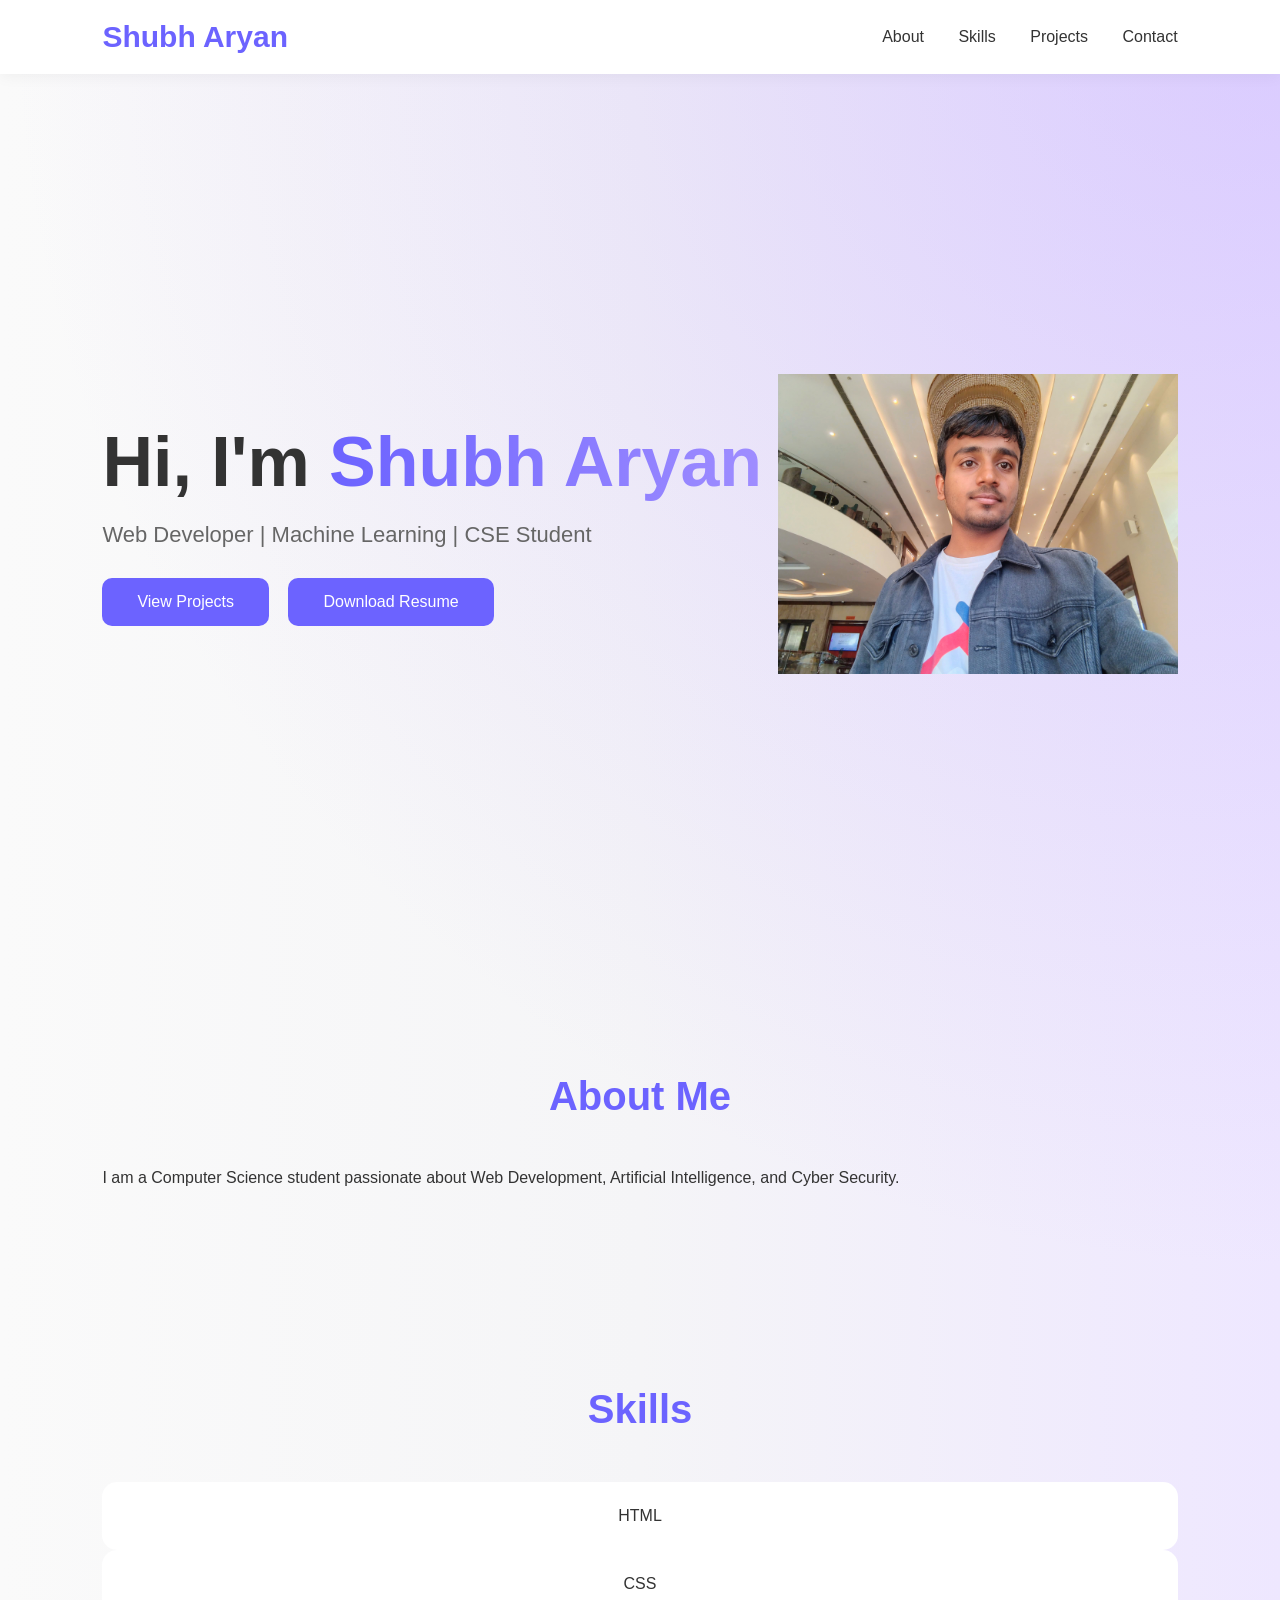
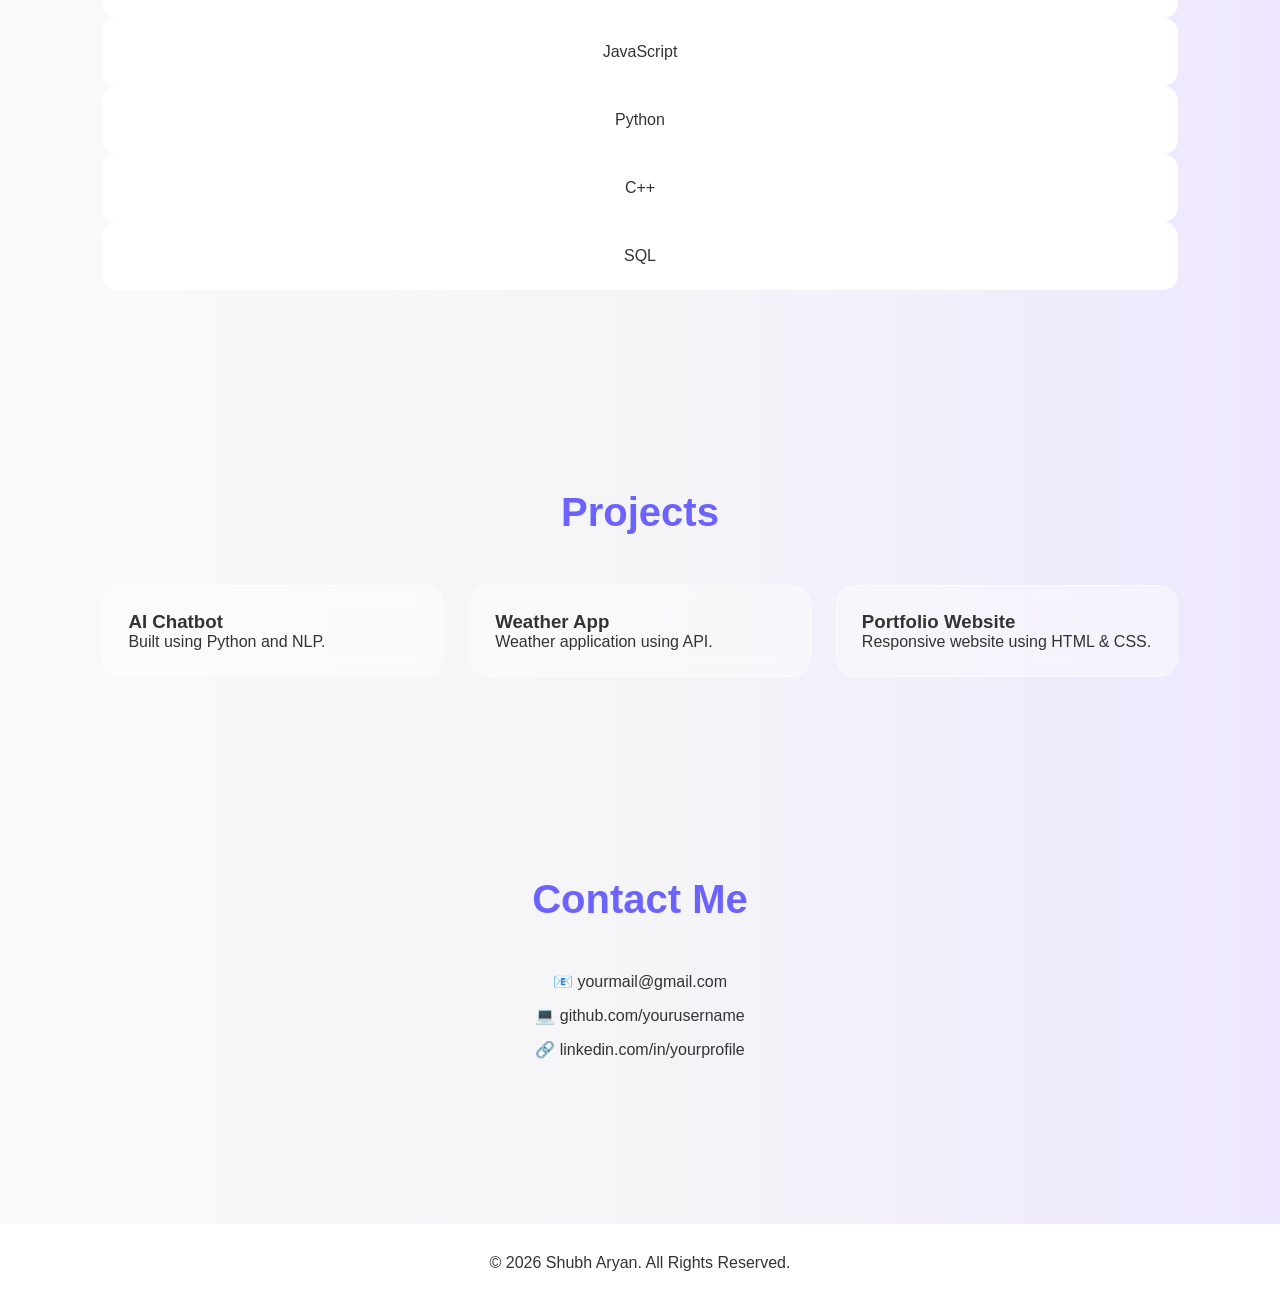
==== portfolio.html @ 2926b6cd "Initial commit" ====
<!DOCTYPE html>
<html lang="en">
<head>
    <meta charset="UTF-8">
    <meta name="viewport" content="width=device-width, initial-scale=1.0">
    <link rel="stylesheet" href="portfolio.css">
</head>
<body>
    <!DOCTYPE html>
<html lang="en">
<head>
<meta charset="UTF-8">
<meta name="viewport" content="width=device-width, initial-scale=1.0">
<title>Shubh Aryan Portfolio</title>

<!-- <link href="https://fonts.googleapis.com/css2?family=Poppins:wght@300;400;500;600;700&display=swap" rel="stylesheet"> -->
</head>

<body>

<header>

    <div class="logo">Shubh Aryan</div>

    <nav>
        <a href="#about">About</a>
        <a href="#skills">Skills</a>
        <a href="#projects">Projects</a>
        <a href="#contact">Contact</a>
    </nav>

</header>

<section class="hero">

    <div class="hero-text">

        <h1>
            Hi, I'm <span>Shubh Aryan</span>
        </h1>

        <p>
            Web Developer | Machine Learning | CSE Student
        </p>

        <a href="#projects" class="btn">
            View Projects
        </a>

        <a href="#" class="btn">
            Download Resume
        </a>

    </div>

    <img src="Shubh.jpg"
         alt="Profile"
         class="profile-img">

</section>

<section id="about">

    <h2>About Me</h2>

    <div class="about">

        <p>
            I am a Computer Science student passionate about
            Web Development, Artificial Intelligence,
            and Cyber Security.
        </p>

    </div>

</section>

<section id="skills">

    <h2>Skills</h2>

    <div class="skills-container">

        <div class="skill">HTML</div>
        <div class="skill">CSS</div>
        <div class="skill">JavaScript</div>
        <div class="skill">Python</div>
        <div class="skill">C++</div>
        <div class="skill">SQL</div>

    </div>

</section>

<section id="projects">

    <h2>Projects</h2>

    <div class="project-container">

        <div class="project">
            <h3>AI Chatbot</h3>
            <p>Built using Python and NLP.</p>
        </div>

        <div class="project">
            <h3>Weather App</h3>
            <p>Weather application using API.</p>
        </div>

        <div class="project">
            <h3>Portfolio Website</h3>
            <p>Responsive website using HTML & CSS.</p>
        </div>

    </div>

</section>

<section id="contact">

    <h2>Contact Me</h2>

    <div class="contact">

        <p>📧 yourmail@gmail.com</p>
        <p>💻 github.com/yourusername</p>
        <p>🔗 linkedin.com/in/yourprofile</p>

    </div>

</section>

<footer>

    <p>
        © 2026 Shubh Aryan. All Rights Reserved.
    </p>

</footer>

</body>
</html>
---- portfolio.css ----
/* =========================
   GLOBAL STYLES
========================= */

*{
    margin:0;
    padding:0;
    box-sizing:border-box;
    font-family:'Poppins',sans-serif;
}

html{
    scroll-behavior:smooth;
}

body{

    background:
    radial-gradient(
        circle at top right,
        rgba(180,150,255,0.35),
        transparent 40%
    ),

    linear-gradient(
        90deg,
        #fafafa,
        #f5f5f7,
        #eee7ff
    );

    overflow-x:hidden;
    color:#333;
}

/* =========================
   NAVBAR
========================= */

header{
    width:100%;
    padding:20px 8%;
    display:flex;
    justify-content:space-between;
    align-items:center;
    background:white;
    box-shadow:0 2px 15px rgba(0,0,0,0.05);

    position:sticky;
    top:0;
    z-index:1000;
}

.logo{
    font-size:30px;
    font-weight:700;
    color:#6c63ff;
}

nav a{
    text-decoration:none;
    margin-left:30px;
    color:#333;
    font-weight:500;
    position:relative;
}

/* Navbar Hover Underline */

nav a::after{

    content:'';
    position:absolute;

    width:0;
    height:2px;

    left:0;
    bottom:-5px;

    background:#6c63ff;
    transition:.4s;
}

nav a:hover::after{
    width:100%;
}

/* =========================
   HERO SECTION
========================= */

.hero{

    min-height:100vh;
    
    display:flex;
    align-items:center;
    justify-content:space-between;

    padding:0 8%;
}

/* Text Animation */

.hero-text{
    animation:slideLeft 1.2s ease;
}

.hero-text h1{
    font-size:70px;
    margin-bottom:20px;
}

.hero-text span{

    background:linear-gradient(
        90deg,
        #6c63ff,
        #9f8dff
    );

    background-clip:text;
    -webkit-background-clip:text;
    -webkit-text-fill-color:transparent;
}

.hero-text p{
    font-size:22px;
    margin-bottom:30px;
    color:#666;
}

/* =========================
   BUTTONS
========================= */

.btn{

    display:inline-block;

    padding:15px 35px;

    background:#6c63ff;
    color:white;

    border-radius:10px;
    text-decoration:none;

    margin-right:15px;

    transition:.3s;
}

.btn:hover{

    transform:translateY(-6px);

    box-shadow:
    0 10px 25px
    rgba(108,99,255,.3);
}

/* =========================
   PROFILE IMAGE
========================= */

.profile-img{

    width:400px;
    animation:
    float 4s ease-in-out infinite;
    position: sticky;
}

/* =========================
   SECTION STYLE
========================= */

section{

    padding:100px 8%;

    animation:
    fadeUp 1s ease;
}

section h2{

    text-align:center;

    margin-bottom:50px;

    color:#6c63ff;

    font-size:40px;
}

/* =========================
   SKILLS
========================= */

.skills-container{

    display:g rid;

    grid-template-columns:
    repeat(auto-fit,minmax(180px,1fr));

    gap:20px;
}

.skill{

    background:white;

    padding:25px;

    text-align:center;

    border-radius:15px;

    transition:.4s;
}

.skill:hover{

    transform:translateY(-10px);

    box-shadow:
    0 15px 30px rgba(0,0,0,.08);
}

/* =========================
   PROJECTS
========================= */

.project-container{

    display:grid;

    grid-template-columns:
    repeat(auto-fit,minmax(280px,1fr));

    gap:25px;
}

.project{

    background:
    rgba(255,255,255,.4);

    backdrop-filter:
    blur(10px);

    border:
    1px solid
    rgba(255,255,255,.5);

    border-radius:20px;

    padding:25px;

    transition:.4s;
}

.project:hover{

    transform:translateY(-10px);

    box-shadow:
    0 15px 35px
    rgba(0,0,0,.1);
}

/* =========================
   CONTACT
========================= */

.contact{

    text-align:center;
}

.contact p{

    margin:15px 0;
}

/* =========================
   FOOTER
========================= */

footer{

    text-align:center;

    padding:30px;

    background:white;

    margin-top:50px;
}

/* =========================
   ANIMATIONS
========================= */

@keyframes slideLeft{

    from{

        opacity:0;
        transform:translateX(-100px);
    }

    to{

        opacity:1;
        transform:translateX(0);
    }
}

@keyframes fadeUp{

    from{

        opacity:0;
        transform:translateY(50px);
    }

    to{

        opacity:1;
        transform:translateY(0);
    }
}

@keyframes float{

    0%{
        transform:translateY(0);
    }

    50%{
        transform:translateY(-15px);
    }

    100%{
        transform:translateY(0);
    }
}

/* =========================
   RESPONSIVE
========================= */

@media(max-width:900px){

    .hero{

        flex-direction:column;
        text-align:center;
        justify-content:center;
        gap:40px;
    }

    .hero-text h1{
        font-size:50px;
    }

    .profile-img{
        width:280px;
    }

    nav{
        display:none;
    }
}
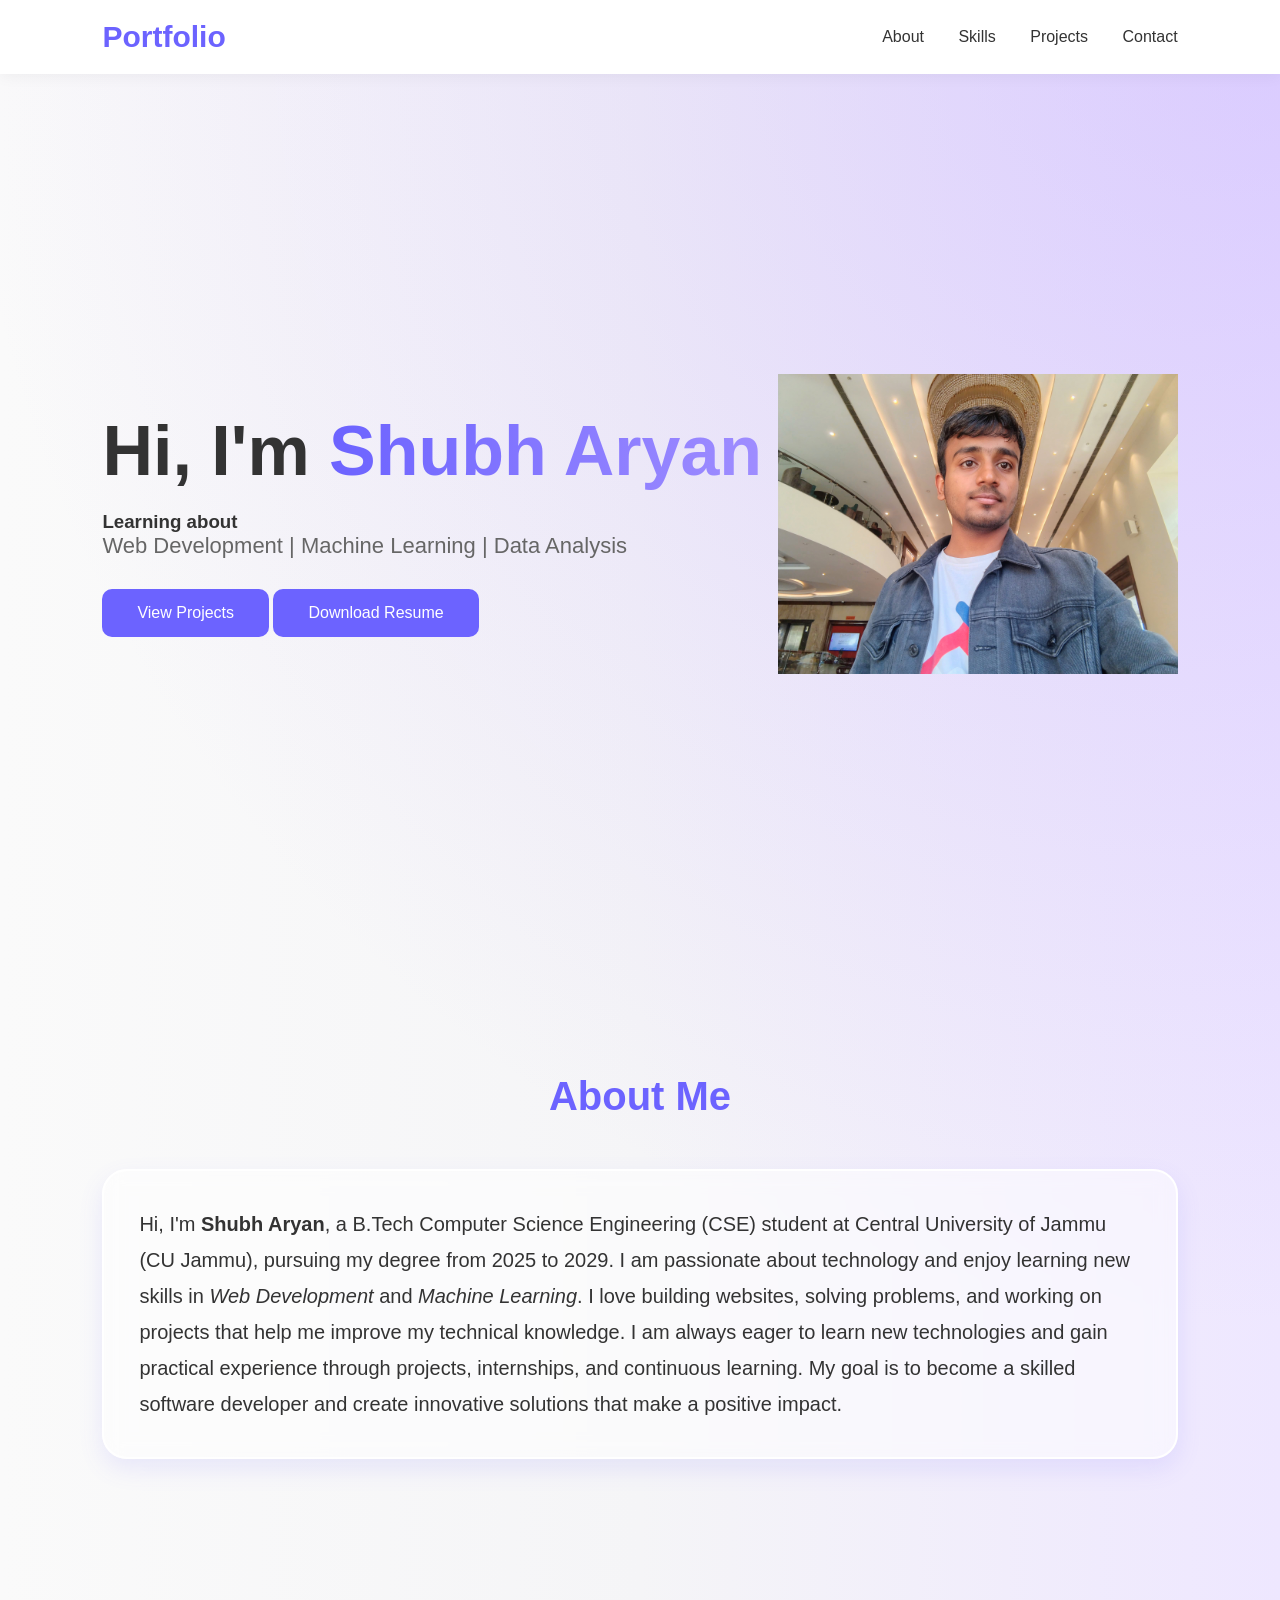
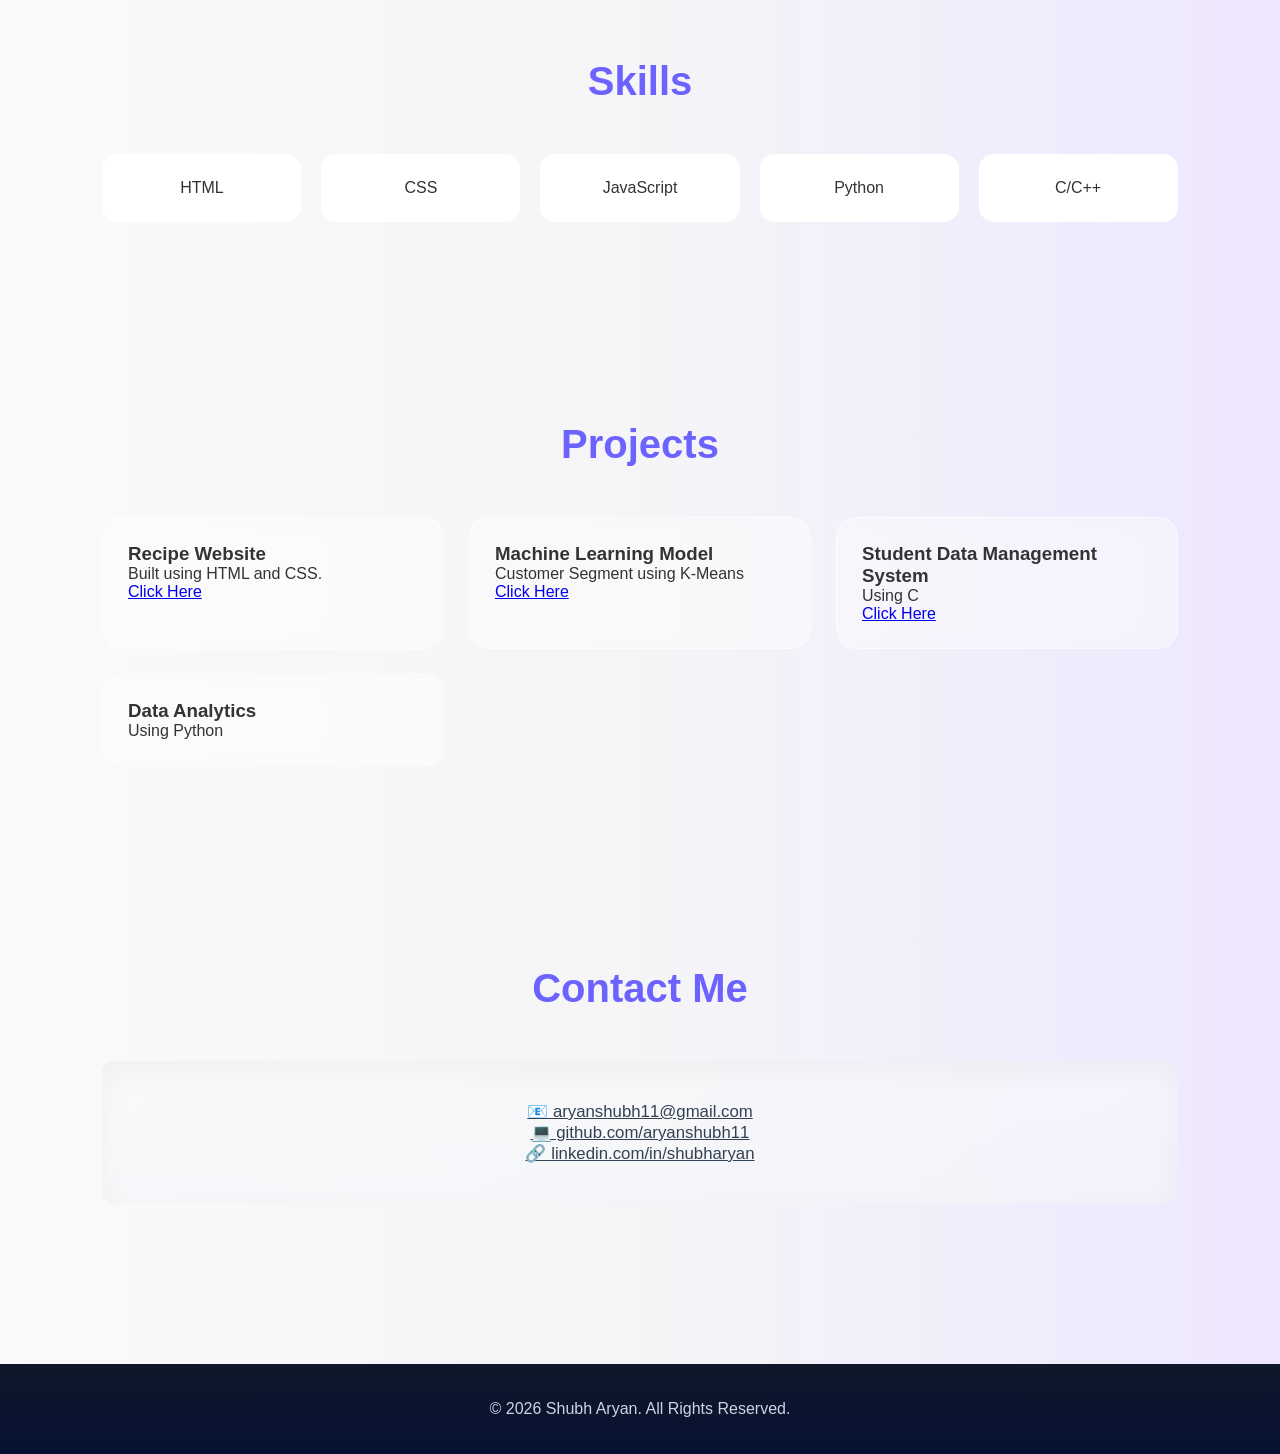
==== commit 56c3cac0: "commit changes" ====
--- a/portfolio.html
+++ b/portfolio.html
@@ -20,7 +20,7 @@
 
 <header>
 
-    <div class="logo">Shubh Aryan</div>
+    <div class="logo">Portfolio</div>
 
     <nav>
         <a href="#about">About</a>
@@ -39,15 +39,17 @@
             Hi, I'm <span>Shubh Aryan</span>
         </h1>
 
-        <p>
-            Web Developer | Machine Learning | CSE Student
+        <h3>Learning about</h3>
+
+        <p> 
+            Web Development | Machine Learning | Data Analysis
         </p>
 
         <a href="#projects" class="btn">
             View Projects
         </a>
 
-        <a href="#" class="btn">
+        <a href="resume.pdf" class="btn">
             Download Resume
         </a>
 
@@ -65,10 +67,10 @@
 
     <div class="about">
 
-        <p>
-            I am a Computer Science student passionate about
-            Web Development, Artificial Intelligence,
-            and Cyber Security.
+       <p>
+            Hi, I'm <strong>Shubh Aryan</strong>, a B.Tech Computer Science Engineering (CSE) student at Central University of Jammu (CU Jammu), pursuing my degree from 2025 to 2029. I am passionate about technology and enjoy learning new skills in <i>Web Development</i> and <i>Machine Learning</i>.
+            I love building websites, solving problems, and working on projects that help me improve my technical knowledge. I am always eager to learn new technologies and gain practical experience through projects, internships, and continuous learning.
+            My goal is to become a skilled software developer and create innovative solutions that make a positive impact.
         </p>
 
     </div>
@@ -85,9 +87,7 @@
         <div class="skill">CSS</div>
         <div class="skill">JavaScript</div>
         <div class="skill">Python</div>
-        <div class="skill">C++</div>
-        <div class="skill">SQL</div>
-
+        <div class="skill">C/C++</div>
     </div>
 
 </section>
@@ -99,18 +99,26 @@
     <div class="project-container">
 
         <div class="project">
-            <h3>AI Chatbot</h3>
-            <p>Built using Python and NLP.</p>
+            <h3>Recipe Website</h3>
+            <p>Built using HTML and CSS.</p>
+            <a href="https://github.com/aryanshubh11/Recepie-Website">Click Here</a>
         </div>
 
         <div class="project">
-            <h3>Weather App</h3>
-            <p>Weather application using API.</p>
+            <h3>Machine Learning Model</h3>
+            <p>Customer Segment using K-Means</p>
+            <a href="https://github.com/aryanshubh11/Customer-Segmentation">Click Here</a>
         </div>
 
         <div class="project">
-            <h3>Portfolio Website</h3>
-            <p>Responsive website using HTML & CSS.</p>
+            <h3>Student Data Management System</h3>
+            <p>Using C</p>
+            <a href=https://github.com/aryanshubh11/Student-Data-Management-System>Click Here</a>
+        </div>
+
+        <div class="project">
+            <h3>Data Analytics</h3>
+            <p>Using Python</p>
         </div>
 
     </div>
@@ -123,9 +131,9 @@
 
     <div class="contact">
 
-        <p>📧 yourmail@gmail.com</p>
-        <p>💻 github.com/yourusername</p>
-        <p>🔗 linkedin.com/in/yourprofile</p>
+        <p><a href="mailto:aryanshubh11@gmail.com" aria-label="Email Shubh Aryan">📧 aryanshubh11@gmail.com</a></p>
+        <p><a href="https://github.com/aryanshubh11" target="_blank" rel="noopener noreferrer" aria-label="Shubh Aryan on GitHub">💻 github.com/aryanshubh11</a></p>
+        <p><a href="https://www.linkedin.com/in/shubharyan" target="_blank" rel="noopener noreferrer" aria-label="Shubh Aryan on LinkedIn">🔗 linkedin.com/in/shubharyan</a></p>
 
     </div>
 
--- a/portfolio.css
+++ b/portfolio.css
@@ -1,6 +1,4 @@
-/* =========================
-   GLOBAL STYLES
-========================= */
+/* ===== GLOBAL ===== */
 
 *{
     margin:0;
@@ -14,14 +12,12 @@
 }
 
 body{
-
     background:
     radial-gradient(
         circle at top right,
         rgba(180,150,255,0.35),
         transparent 40%
     ),
-
     linear-gradient(
         90deg,
         #fafafa,
@@ -29,26 +25,25 @@
         #eee7ff
     );
 
+    color:#333;
     overflow-x:hidden;
-    color:#333;
-}
-
-/* =========================
-   NAVBAR
-========================= */
+}
+
+/* ===== NAVBAR ===== */
 
 header{
-    width:100%;
-    padding:20px 8%;
+    position:sticky;
+    top:0;
+    z-index:1000;
+
     display:flex;
     justify-content:space-between;
     align-items:center;
-    background:white;
-    box-shadow:0 2px 15px rgba(0,0,0,0.05);
-
-    position:sticky;
-    top:0;
-    z-index:1000;
+
+    padding:20px 8%;
+
+    background:#fff;
+    box-shadow:0 2px 15px rgba(0,0,0,.05);
 }
 
 .logo{
@@ -59,25 +54,19 @@
 
 nav a{
     text-decoration:none;
+    color:#333;
     margin-left:30px;
-    color:#333;
     font-weight:500;
     position:relative;
 }
 
-/* Navbar Hover Underline */
-
 nav a::after{
-
     content:'';
     position:absolute;
-
+    left:0;
+    bottom:-5px;
     width:0;
     height:2px;
-
-    left:0;
-    bottom:-5px;
-
     background:#6c63ff;
     transition:.4s;
 }
@@ -86,25 +75,18 @@
     width:100%;
 }
 
-/* =========================
-   HERO SECTION
-========================= */
+/* ===== HERO ===== */
 
 .hero{
-
     min-height:100vh;
-    
     display:flex;
+    justify-content:space-between;
     align-items:center;
-    justify-content:space-between;
-
     padding:0 8%;
 }
 
-/* Text Animation */
-
 .hero-text{
-    animation:slideLeft 1.2s ease;
+    animation:slideLeft 1s ease;
 }
 
 .hero-text h1{
@@ -113,96 +95,106 @@
 }
 
 .hero-text span{
-
     background:linear-gradient(
         90deg,
         #6c63ff,
         #9f8dff
-    );
-
+    ); 
     background-clip:text;
-    -webkit-background-clip:text;
     -webkit-text-fill-color:transparent;
 }
 
 .hero-text p{
     font-size:22px;
+    color:#666;
     margin-bottom:30px;
-    color:#666;
-}
-
-/* =========================
-   BUTTONS
-========================= */
+}
+
+/* ===== BUTTONS ===== */
 
 .btn{
-
     display:inline-block;
-
     padding:15px 35px;
+    border-radius:10px;
+
+    text-decoration:none;
+    color:#fff;
 
     background:#6c63ff;
-    color:white;
-
-    border-radius:10px;
-    text-decoration:none;
-
-    margin-right:15px;
 
     transition:.3s;
 }
 
 .btn:hover{
-
-    transform:translateY(-6px);
+    transform:translateY(-5px);
+    box-shadow:0 10px 25px rgba(108,99,255,.3);
+}
+
+/* ===== PROFILE IMAGE ===== */
+
+.profile-img{
+    width:400px;
+    animation:float 4s ease-in-out infinite;
+}
+
+/* ===== SECTION ===== */
+
+section{
+    padding:100px 8%;
+}
+
+section h2{
+    text-align:center;
+    font-size:40px;
+    color:#6c63ff;
+    margin-bottom:50px;
+}
+
+/* ===== ABOUT ===== */
+
+.about{
+    max-width:1400px;
+
+    margin:0 auto;
+
+    padding:35px;
+
+    border:2px solid #fff;
+    border-radius:25px;
+
+    background:rgba(255,255,255,0.5);
+
+    backdrop-filter:blur(10px);
 
     box-shadow:
-    0 10px 25px
-    rgba(108,99,255,.3);
-}
-
-/* =========================
-   PROFILE IMAGE
-========================= */
-
-.profile-img{
-
-    width:400px;
-    animation:
-    float 4s ease-in-out infinite;
-    position: sticky;
-}
-
-/* =========================
-   SECTION STYLE
-========================= */
-
-section{
-
-    padding:100px 8%;
-
-    animation:
-    fadeUp 1s ease;
-}
-
-section h2{
-
-    text-align:center;
-
-    margin-bottom:50px;
-
-    color:#6c63ff;
-
-    font-size:40px;
-}
-
-/* =========================
-   SKILLS
-========================= */
+    0 10px 25px rgba(108,99,255,0.12);
+
+    transition:0.4s;
+}
+
+.about:hover{
+
+    transform:translateY(-5px);
+
+    box-shadow:
+    0 15px 35px rgba(108,99,255,0.20);
+
+    border-color:rgba(108,99,255,0.20);
+}
+
+.about p{
+
+    font-size:20px;
+
+    line-height:1.8;
+
+    color:#333;
+}
+
+/* ===== SKILLS ===== */
 
 .skills-container{
-
-    display:g rid;
+    display:grid;
 
     grid-template-columns:
     repeat(auto-fit,minmax(180px,1fr));
@@ -211,32 +203,25 @@
 }
 
 .skill{
-
-    background:white;
+    background:#fff;
 
     padding:25px;
 
+    border-radius:15px;
+
     text-align:center;
 
-    border-radius:15px;
-
     transition:.4s;
 }
 
 .skill:hover{
-
     transform:translateY(-10px);
-
-    box-shadow:
-    0 15px 30px rgba(0,0,0,.08);
-}
-
-/* =========================
-   PROJECTS
-========================= */
+    box-shadow:0 15px 30px rgba(108,99,255,0.20);
+}
+
+/* ===== PROJECTS ===== */
 
 .project-container{
-
     display:grid;
 
     grid-template-columns:
@@ -246,122 +231,98 @@
 }
 
 .project{
-
-    background:
-    rgba(255,255,255,.4);
-
-    backdrop-filter:
-    blur(10px);
-
-    border:
-    1px solid
-    rgba(255,255,255,.5);
+    padding:25px;
 
     border-radius:20px;
 
-    padding:25px;
+    background:rgba(255,255,255,.4);
+
+    backdrop-filter:blur(10px);
+
+    border:1px solid rgba(255,255,255,.5);
 
     transition:.4s;
 }
 
+.project{
+    transition:transform .45s cubic-bezier(.2,.9,.2,1), box-shadow .45s ease, filter .45s ease;
+    will-change:transform, box-shadow;
+}
+
 .project:hover{
-
-    transform:translateY(-10px);
-
-    box-shadow:
-    0 15px 35px
-    rgba(0,0,0,.1);
-}
-
-/* =========================
-   CONTACT
-========================= */
+    transform:translateY(-12px) rotateZ(-0.5deg);
+    filter:brightness(1.03) saturate(1.05);
+    box-shadow: 0 35px 70px rgba(108,99,255,0.20);
+}
+
+/* ===== CONTACT ===== */
 
 .contact{
-
     text-align:center;
-}
-
-.contact p{
-
-    margin:15px 0;
-}
-
-/* =========================
-   FOOTER
-========================= */
+    padding:40px 20px;
+    background: linear-gradient(180deg, rgba(250,250,252,0.6), rgba(245,247,250,0.6));
+    border-radius:12px;
+    box-shadow: 0 10px 30px rgba(10,20,35,0.04) inset;
+}
+
+.contact a{
+    margin:10px 0;
+    color:#334155;
+    font-size:1.05rem;
+}
+
+.contact .contact-btn{
+    display:inline-block;
+    margin-top:14px;
+    padding:10px 20px;
+    background:linear-gradient(90deg,#4f46e5,#06b6d4);
+    color:#fff;
+    border-radius:10px;
+    box-shadow: 0 8px 20px rgba(79,70,229,0.18);
+    text-decoration:none;
+    transition:transform .25s ease, box-shadow .25s ease;
+}
+
+.contact .contact-btn:hover{transform:translateY(-4px);box-shadow:0 18px 40px rgba(79,70,229,0.16)}
+
+/* ===== FOOTER ===== */
 
 footer{
-
     text-align:center;
-
-    padding:30px;
-
-    background:white;
-
-    margin-top:50px;
-}
-
-/* =========================
-   ANIMATIONS
-========================= */
+    padding:36px 18px;
+    background:linear-gradient(180deg,#0f172a,#071133);
+    color:#cbd5e1;
+    margin-top:60px;
+}
+
+footer a{color:#93c5fd;text-decoration:none}
+footer small{display:block;opacity:.75;margin-top:6px}
+
+/* ===== ANIMATIONS ===== */
 
 @keyframes slideLeft{
-
-    from{
-
-        opacity:0;
-        transform:translateX(-100px);
-    }
-
-    to{
-
-        opacity:1;
-        transform:translateX(0);
-    }
-}
-
-@keyframes fadeUp{
-
-    from{
-
-        opacity:0;
-        transform:translateY(50px);
-    }
-
-    to{
-
-        opacity:1;
-        transform:translateY(0);
-    }
+    from{opacity:0;transform:translateX(-100px);filter:blur(6px);} 
+    to{opacity:1;transform:translateX(0);filter:blur(0);} 
 }
 
 @keyframes float{
-
-    0%{
-        transform:translateY(0);
-    }
-
-    50%{
-        transform:translateY(-15px);
-    }
-
-    100%{
-        transform:translateY(0);
-    }
-}
-
-/* =========================
-   RESPONSIVE
-========================= */
+    0%{transform:translateY(0)}
+    50%{transform:translateY(-12px)}
+    100%{transform:translateY(0)}
+}
+
+/* subtle entrance for sections */
+.section-animate{opacity:0;transform:translateY(18px);transition:all .7s cubic-bezier(.2,.9,.2,1)}
+.section-animate.visible{opacity:1;transform:translateY(0)}
+
+/* ===== RESPONSIVE ===== */
 
 @media(max-width:900px){
 
     .hero{
-
         flex-direction:column;
+        justify-content:center;
         text-align:center;
-        justify-content:center;
         gap:40px;
     }
 
@@ -376,4 +337,11 @@
     nav{
         display:none;
     }
+
+    .about-box{
+        padding:25px;
+    }
+
+    .contact{padding:28px 16px}
+    footer{padding:28px 12px}
 }
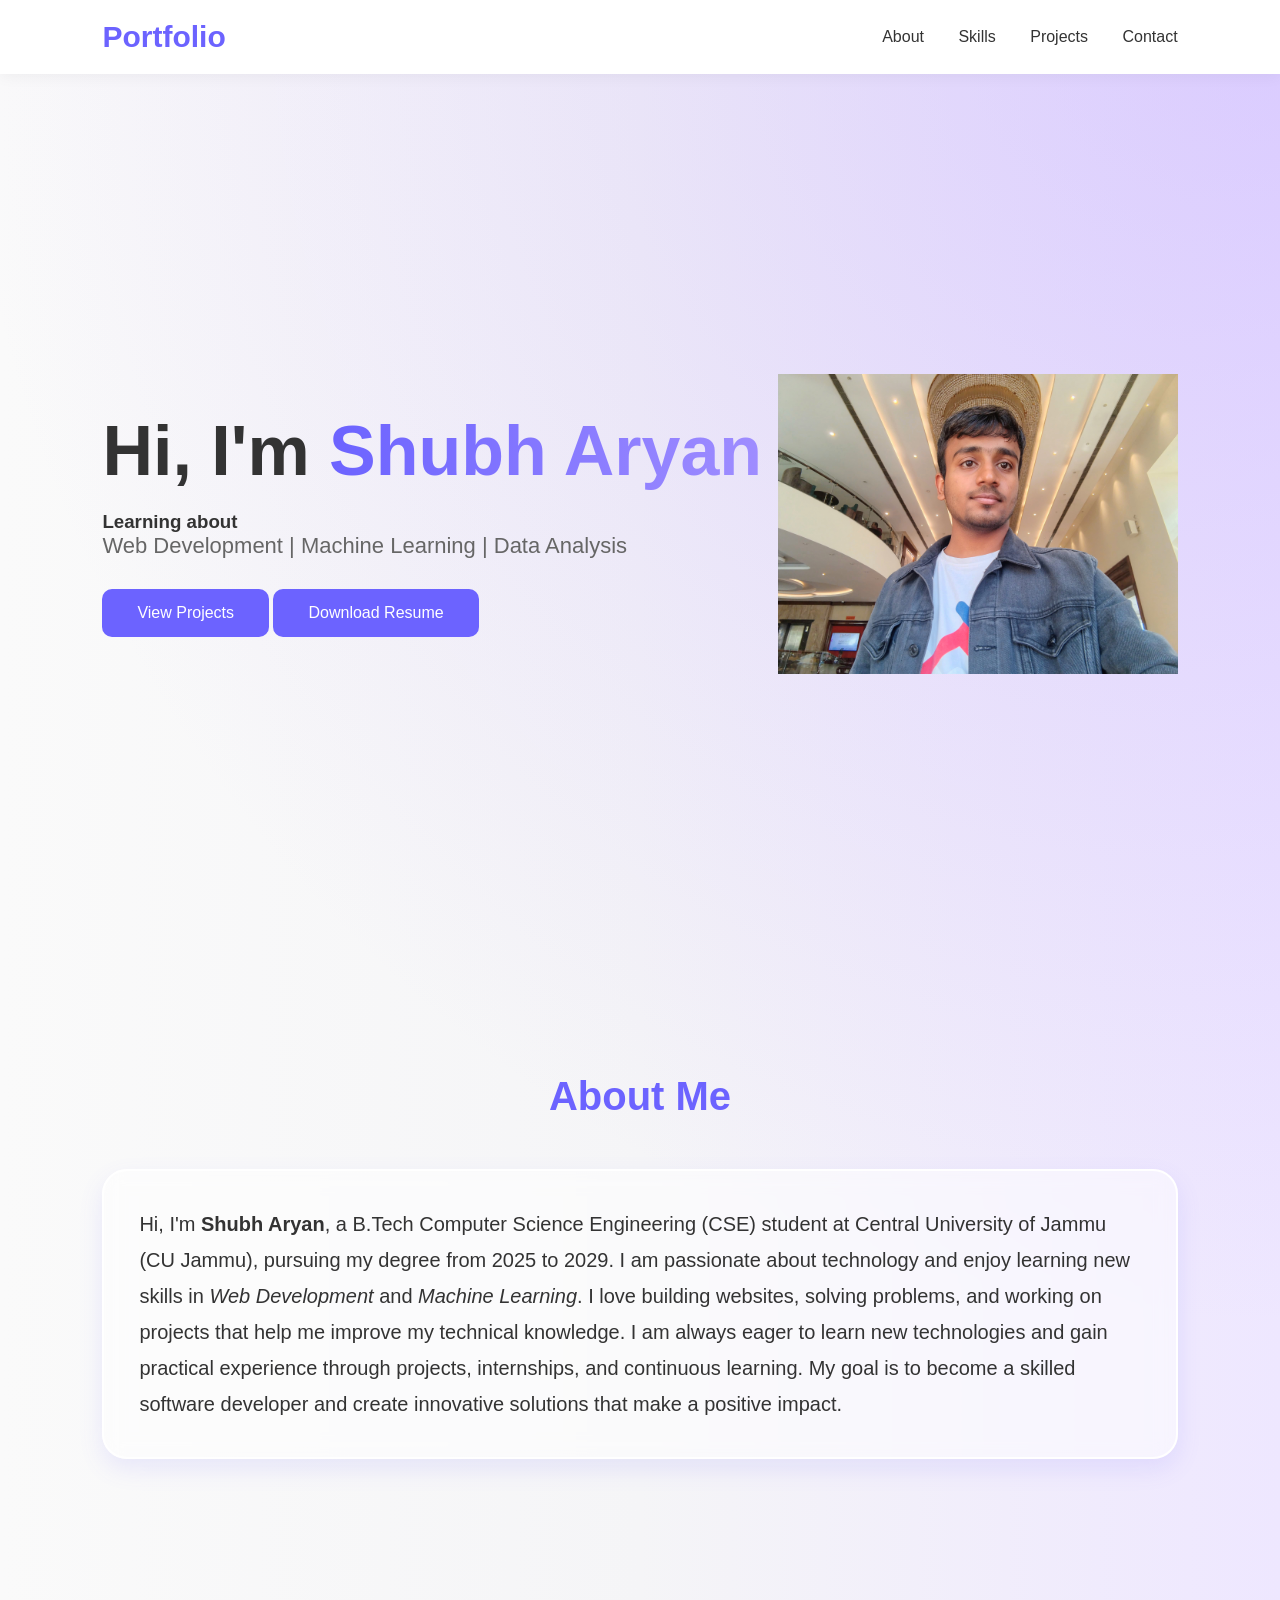
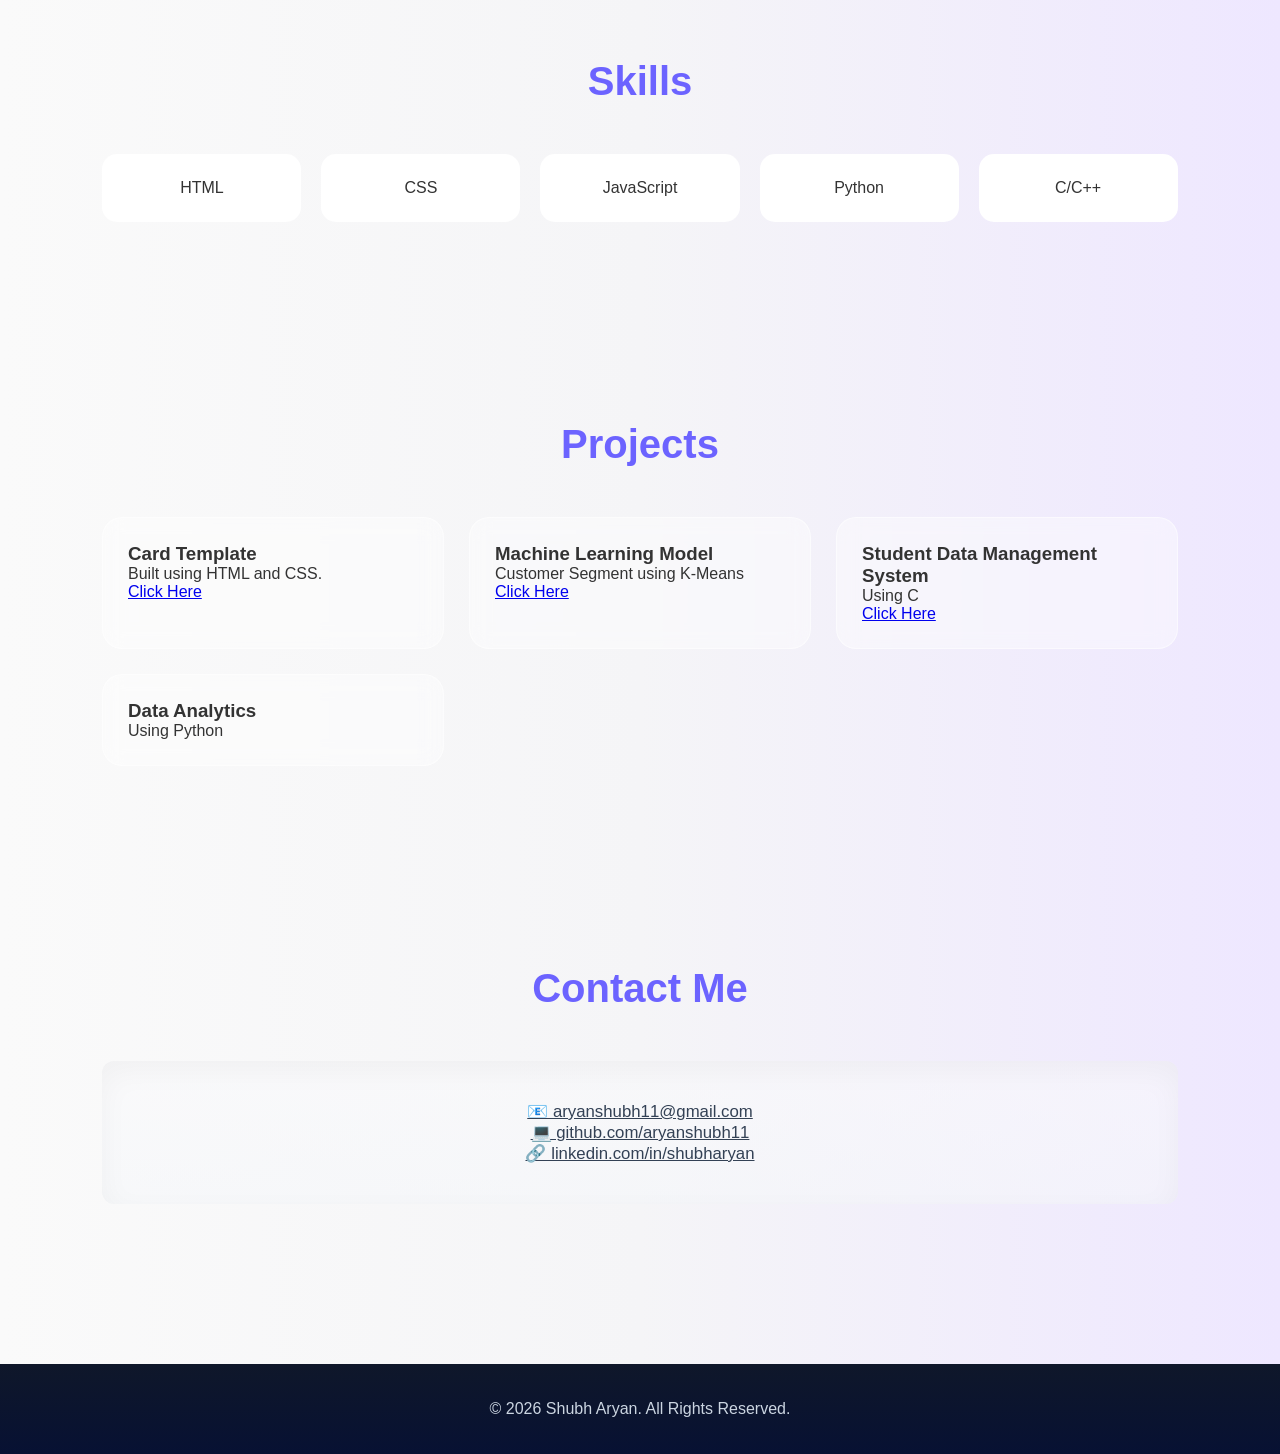
==== commit 109a6416: "Remove link underlines; rename project Update portfolio entry and link styling: rename the project f" ====
--- a/portfolio.html
+++ b/portfolio.html
@@ -99,9 +99,9 @@
     <div class="project-container">
 
         <div class="project">
-            <h3>Recipe Website</h3>
+            <h3>Card Template</h3>
             <p>Built using HTML and CSS.</p>
-            <a href="https://github.com/aryanshubh11/Recepie-Website">Click Here</a>
+            <a href="https://github.com/aryanshubh11/Card-Template">Click Here</a>
         </div>
 
         <div class="project">
--- a/portfolio.css
+++ b/portfolio.css
@@ -230,6 +230,10 @@
     gap:25px;
 }
 
+.projects a{
+    text-decoration: none;
+}
+
 .project{
     padding:25px;
 
